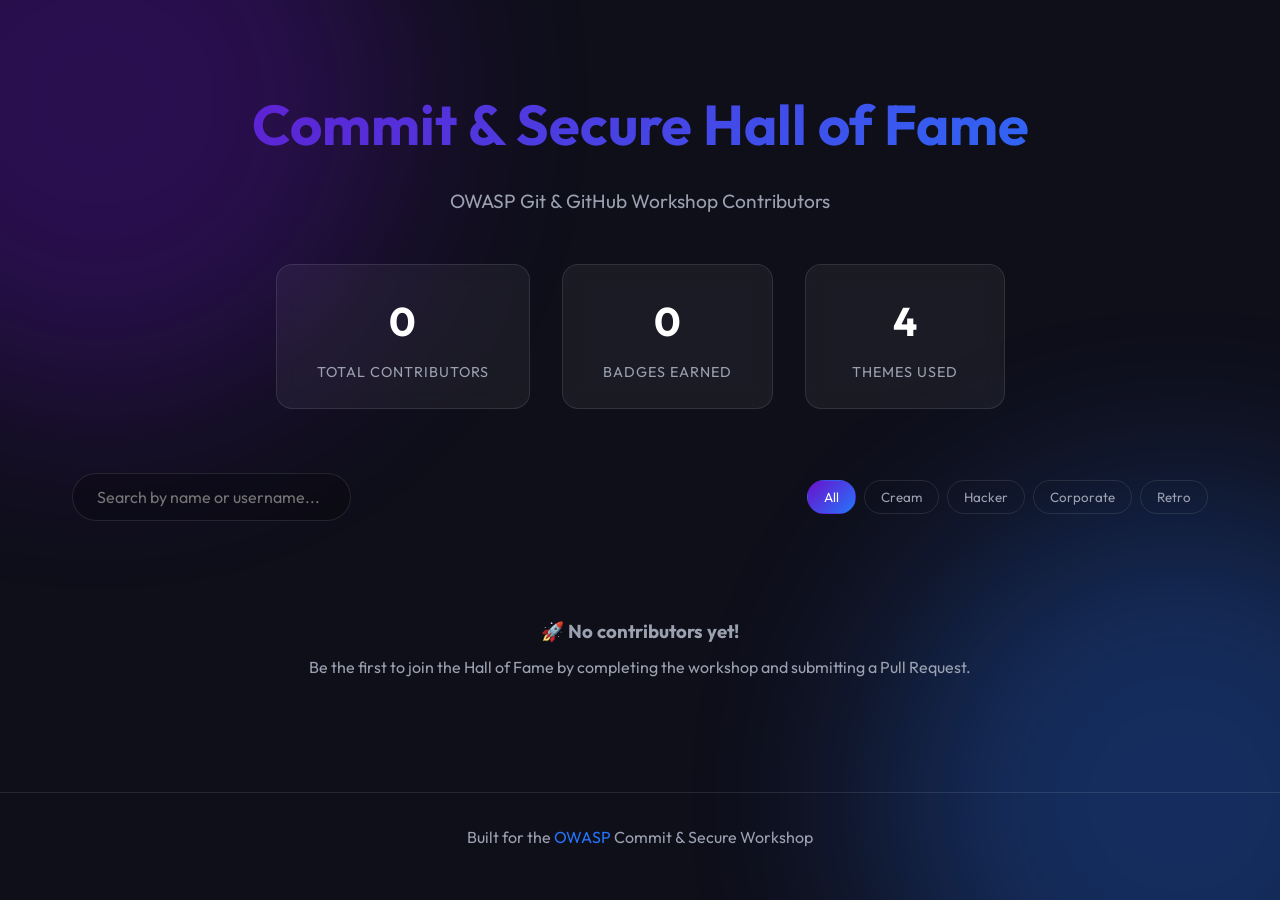
==== hall-of-fame/index.html @ 66223a7a "feat: Complete Commit & Secure OWASP workshop repository - 4 website templates (cream, hacker, corpo" ====
<!DOCTYPE html>
<html lang="en">
<head>
    <meta charset="UTF-8">
    <meta name="viewport" content="width=device-width, initial-scale=1.0">
    <title>Commit & Secure Hall of Fame</title>
    <link href="https://fonts.googleapis.com/css2?family=Outfit:wght@300;400;600;700&display=swap" rel="stylesheet">
    <link rel="stylesheet" href="style.css">
</head>
<body>
    <div class="background-elements">
        <div class="glow glow-1"></div>
        <div class="glow glow-2"></div>
    </div>

    <header class="header">
        <div class="container">
            <h1>Commit & Secure Hall of Fame</h1>
            <p class="subtitle">OWASP Git & GitHub Workshop Contributors</p>
        </div>
    </header>

    <section class="stats-section">
        <div class="container stats-container">
            <div class="stat-card">
                <h3 class="stat-number" id="stat-contributors">0</h3>
                <p class="stat-label">Total Contributors</p>
            </div>
            <div class="stat-card">
                <h3 class="stat-number" id="stat-badges">0</h3>
                <p class="stat-label">Badges Earned</p>
            </div>
            <div class="stat-card">
                <h3 class="stat-number" id="stat-themes">4</h3>
                <p class="stat-label">Themes Used</p>
            </div>
        </div>
    </section>

    <main class="main-content container">
        <div class="controls">
            <div class="search-bar">
                <input type="text" id="search-input" placeholder="Search by name or username...">
            </div>
            <div class="theme-filters">
                <button class="filter-btn active" data-theme="all">All</button>
                <button class="filter-btn" data-theme="cream">Cream</button>
                <button class="filter-btn" data-theme="hacker">Hacker</button>
                <button class="filter-btn" data-theme="corporate">Corporate</button>
                <button class="filter-btn" data-theme="retro">Retro</button>
            </div>
        </div>

        <div class="grid" id="contributors-grid">
            <!-- Cards will be dynamically inserted here -->
        </div>
    </main>

    <footer class="footer">
        <div class="container">
            <p>Built for the <a href="https://owasp.org" target="_blank">OWASP</a> Commit & Secure Workshop</p>
        </div>
    </footer>

    <script src="script.js"></script>
</body>
</html>
---- hall-of-fame/style.css ----
:root {
    --bg-color: #0f0f1a;
    --text-main: #f0f0f5;
    --text-muted: #9ba1b0;
    --card-bg: rgba(255, 255, 255, 0.05);
    --card-border: rgba(255, 255, 255, 0.1);
    --accent-1: #6a11cb;
    --accent-2: #2575fc;
    --accent-gradient: linear-gradient(135deg, var(--accent-1) 0%, var(--accent-2) 100%);
    
    --theme-cream: #f8f4e6;
    --theme-hacker: #0f0;
    --theme-corporate: #0056b3;
    --theme-retro: #ff00ff;
}

* {
    box-sizing: border-box;
    margin: 0;
    padding: 0;
}

body {
    font-family: 'Outfit', sans-serif;
    background-color: var(--bg-color);
    color: var(--text-main);
    line-height: 1.6;
    min-height: 100vh;
    position: relative;
    overflow-x: hidden;
}

.container {
    max-width: 1200px;
    margin: 0 auto;
    padding: 0 2rem;
}

/* Background Effects */
.background-elements {
    position: fixed;
    top: 0;
    left: 0;
    width: 100%;
    height: 100%;
    z-index: -1;
    overflow: hidden;
}

.glow {
    position: absolute;
    width: 600px;
    height: 600px;
    border-radius: 50%;
    filter: blur(100px);
    opacity: 0.3;
}

.glow-1 {
    top: -200px;
    left: -200px;
    background: var(--accent-1);
    animation: float 15s ease-in-out infinite;
}

.glow-2 {
    bottom: -200px;
    right: -200px;
    background: var(--accent-2);
    animation: float 20s ease-in-out infinite reverse;
}

@keyframes float {
    0% { transform: translate(0, 0); }
    50% { transform: translate(50px, 50px); }
    100% { transform: translate(0, 0); }
}

/* Header */
.header {
    text-align: center;
    padding: 5rem 0 3rem;
}

.header h1 {
    font-size: 3.5rem;
    font-weight: 700;
    background: var(--accent-gradient);
    -webkit-background-clip: text;
    background-clip: text;
    -webkit-text-fill-color: transparent;
    margin-bottom: 1rem;
}

.subtitle {
    font-size: 1.2rem;
    color: var(--text-muted);
}

/* Stats */
.stats-section {
    margin-bottom: 4rem;
}

.stats-container {
    display: flex;
    justify-content: center;
    gap: 2rem;
    flex-wrap: wrap;
}

.stat-card {
    background: var(--card-bg);
    border: 1px solid var(--card-border);
    backdrop-filter: blur(10px);
    -webkit-backdrop-filter: blur(10px);
    border-radius: 1rem;
    padding: 1.5rem 2.5rem;
    text-align: center;
    min-width: 200px;
    transition: transform 0.3s ease;
}

.stat-card:hover {
    transform: translateY(-5px);
}

.stat-number {
    font-size: 2.5rem;
    font-weight: 700;
    color: #fff;
    margin-bottom: 0.5rem;
}

.stat-label {
    color: var(--text-muted);
    font-size: 0.9rem;
    text-transform: uppercase;
    letter-spacing: 1px;
}

/* Controls */
.controls {
    display: flex;
    flex-direction: column;
    gap: 1.5rem;
    margin-bottom: 3rem;
    align-items: center;
}

@media (min-width: 768px) {
    .controls {
        flex-direction: row;
        justify-content: space-between;
    }
}

.search-bar input {
    width: 100%;
    max-width: 400px;
    padding: 0.8rem 1.5rem;
    border-radius: 2rem;
    border: 1px solid var(--card-border);
    background: rgba(0, 0, 0, 0.2);
    color: #fff;
    font-family: inherit;
    font-size: 1rem;
    outline: none;
    transition: all 0.3s ease;
}

.search-bar input:focus {
    border-color: var(--accent-2);
    box-shadow: 0 0 15px rgba(37, 117, 252, 0.3);
}

.theme-filters {
    display: flex;
    gap: 0.5rem;
    flex-wrap: wrap;
    justify-content: center;
}

.filter-btn {
    background: transparent;
    border: 1px solid var(--card-border);
    color: var(--text-muted);
    padding: 0.5rem 1rem;
    border-radius: 2rem;
    cursor: pointer;
    font-family: inherit;
    transition: all 0.3s ease;
}

.filter-btn:hover {
    background: rgba(255, 255, 255, 0.1);
    color: #fff;
}

.filter-btn.active {
    background: var(--accent-gradient);
    border-color: transparent;
    color: #fff;
}

/* Grid & Cards */
.grid {
    display: grid;
    grid-template-columns: repeat(auto-fill, minmax(280px, 1fr));
    gap: 2rem;
    margin-bottom: 4rem;
}

.card {
    background: var(--card-bg);
    border: 1px solid var(--card-border);
    backdrop-filter: blur(10px);
    -webkit-backdrop-filter: blur(10px);
    border-radius: 1rem;
    padding: 2rem;
    transition: all 0.4s ease;
    opacity: 0;
    transform: translateY(30px);
    position: relative;
    overflow: hidden;
}

.card.visible {
    opacity: 1;
    transform: translateY(0);
}

.card:hover {
    transform: translateY(-10px);
    box-shadow: 0 15px 30px rgba(0, 0, 0, 0.3);
    border-color: rgba(255, 255, 255, 0.2);
}

.card::before {
    content: '';
    position: absolute;
    top: 0;
    left: 0;
    width: 100%;
    height: 4px;
    background: var(--accent-gradient);
    opacity: 0;
    transition: opacity 0.3s ease;
}

.card:hover::before {
    opacity: 1;
}

.card-header {
    display: flex;
    justify-content: space-between;
    align-items: flex-start;
    margin-bottom: 1.5rem;
}

.card-title h3 {
    font-size: 1.4rem;
    font-weight: 600;
    margin-bottom: 0.2rem;
}

.card-title a {
    color: var(--text-muted);
    text-decoration: none;
    font-size: 0.9rem;
    transition: color 0.2s;
}

.card-title a:hover {
    color: var(--accent-2);
}

.badge {
    background: rgba(0, 255, 0, 0.1);
    color: #0f0;
    padding: 0.3rem 0.6rem;
    border-radius: 1rem;
    font-size: 0.75rem;
    font-weight: 600;
    display: inline-flex;
    align-items: center;
    gap: 0.3rem;
}

.badge.incomplete {
    background: rgba(255, 255, 255, 0.1);
    color: var(--text-muted);
}

.theme-tag {
    display: inline-block;
    padding: 0.3rem 0.8rem;
    border-radius: 1rem;
    font-size: 0.8rem;
    text-transform: capitalize;
    margin-bottom: 1.5rem;
    border: 1px solid rgba(255,255,255,0.1);
}

.theme-tag.cream { border-color: var(--theme-cream); color: var(--theme-cream); }
.theme-tag.hacker { border-color: var(--theme-hacker); color: var(--theme-hacker); }
.theme-tag.corporate { border-color: var(--theme-corporate); color: var(--theme-corporate); }
.theme-tag.retro { border-color: var(--theme-retro); color: var(--theme-retro); }

.card-footer {
    display: flex;
}

.btn {
    display: inline-block;
    width: 100%;
    text-align: center;
    padding: 0.8rem;
    background: rgba(255, 255, 255, 0.05);
    color: #fff;
    text-decoration: none;
    border-radius: 0.5rem;
    transition: all 0.3s ease;
    border: 1px solid var(--card-border);
}

.btn:hover {
    background: var(--accent-gradient);
    border-color: transparent;
    box-shadow: 0 5px 15px rgba(106, 17, 203, 0.3);
}

/* Footer */
.footer {
    text-align: center;
    padding: 2rem 0;
    border-top: 1px solid var(--card-border);
    margin-top: auto;
}

.footer p {
    color: var(--text-muted);
}

.footer a {
    color: var(--accent-2);
    text-decoration: none;
}

.footer a:hover {
    text-decoration: underline;
}

/* Animations */
@keyframes fadeIn {
    from { opacity: 0; }
    to { opacity: 1; }
}
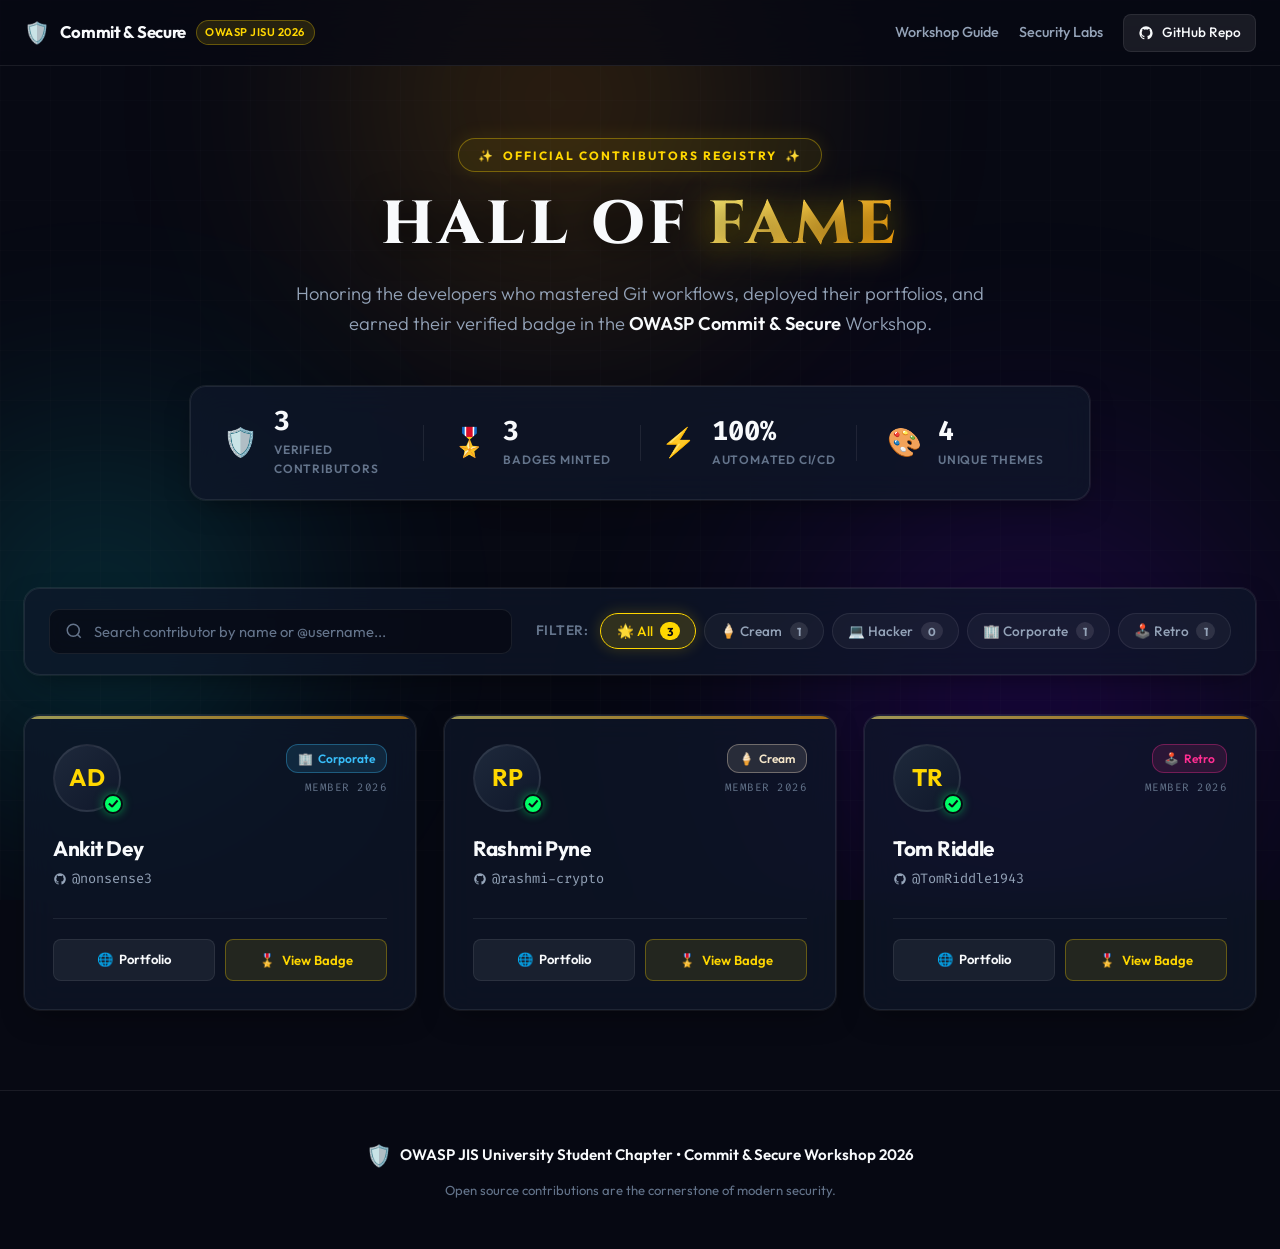
==== commit 467f22d5: "feat(hall-of-fame): redesign grand Hall of Fame with luxury dark theme and badge modal - Ambient lig" ====
--- a/hall-of-fame/index.html
+++ b/hall-of-fame/index.html
@@ -3,62 +3,176 @@
 <head>
     <meta charset="UTF-8">
     <meta name="viewport" content="width=device-width, initial-scale=1.0">
-    <title>Commit & Secure Hall of Fame</title>
-    <link href="https://fonts.googleapis.com/css2?family=Outfit:wght@300;400;600;700&display=swap" rel="stylesheet">
+    <title>🏆 Hall of Fame | Commit & Secure — OWASP Workshop</title>
+    <!-- Favicon -->
+    <link rel="icon" href="data:image/svg+xml,<svg xmlns=%22http://www.w3.org/2000/svg%22 viewBox=%220 0 100 100%22><text y=%22.9em%22 font-size=%2290%22>🏆</text></svg>">
+    <!-- Google Fonts -->
+    <link rel="preconnect" href="https://fonts.googleapis.com">
+    <link rel="preconnect" href="https://fonts.gstatic.com" crossorigin>
+    <link href="https://fonts.googleapis.com/css2?family=Cinzel:wght@700;800&family=Outfit:wght@300;400;500;600;700&family=Fira+Code:wght@400;500&display=swap" rel="stylesheet">
     <link rel="stylesheet" href="style.css">
 </head>
 <body>
-    <div class="background-elements">
-        <div class="glow glow-1"></div>
-        <div class="glow glow-2"></div>
+    <!-- Ambient Lighting Effects -->
+    <div class="ambient-canvas">
+        <div class="light-orb orb-gold"></div>
+        <div class="light-orb orb-purple"></div>
+        <div class="light-orb orb-cyan"></div>
+        <div class="grid-overlay"></div>
     </div>
 
-    <header class="header">
-        <div class="container">
-            <h1>Commit & Secure Hall of Fame</h1>
-            <p class="subtitle">OWASP Git & GitHub Workshop Contributors</p>
+    <!-- Top Navigation -->
+    <nav class="top-nav">
+        <div class="nav-wrapper">
+            <a href="../" class="nav-brand">
+                <span class="shield-emblem">🛡️</span>
+                <span class="nav-title">Commit & Secure</span>
+                <span class="nav-badge">OWASP JISU 2026</span>
+            </a>
+            <div class="nav-links">
+                <a href="../#quick-start" class="nav-link">Workshop Guide</a>
+                <a href="../security-demo/" class="nav-link">Security Labs</a>
+                <a href="https://github.com/arceuzvx/owasp-jisu-commit-and-secure-workshop-2026" target="_blank" rel="noopener noreferrer" class="btn-github">
+                    <svg viewBox="0 0 24 24" width="16" height="16" fill="currentColor"><path d="M12 2A10 10 0 0 0 2 12c0 4.42 2.87 8.17 6.84 9.5.5.08.66-.23.66-.5v-1.69c-2.77.6-3.36-1.34-3.36-1.34-.46-1.16-1.11-1.47-1.11-1.47-.91-.62.07-.6.07-.6 1 .07 1.53 1.03 1.53 1.03.87 1.52 2.34 1.07 2.91.83.1-.65.35-1.09.63-1.34-2.22-.25-4.55-1.11-4.55-4.92 0-1.11.38-2 1.03-2.71-.1-.25-.45-1.29.1-2.64 0 0 .84-.27 2.75 1.02.79-.22 1.65-.33 2.5-.33.85 0 1.71.11 2.5.33 1.91-1.29 2.75-1.02 2.75-1.02.55 1.35.2 2.39.1 2.64.65.71 1.03 1.6 1.03 2.71 0 3.82-2.34 4.66-4.57 4.91.36.31.69.92.69 1.85V21c0 .27.16.59.67.5C19.14 20.16 22 16.42 22 12A10 10 0 0 0 12 2z"/></svg>
+                    GitHub Repo
+                </a>
+            </div>
+        </div>
+    </nav>
+
+    <!-- Hero Section -->
+    <header class="hero-section">
+        <div class="hero-content">
+            <div class="hall-badge-wrapper">
+                <div class="hall-badge">
+                    <span class="trophy-sparkle">✨</span>
+                    <span>OFFICIAL CONTRIBUTORS REGISTRY</span>
+                    <span class="trophy-sparkle">✨</span>
+                </div>
+            </div>
+            <h1 class="hero-title">
+                HALL OF <span class="gold-gradient">FAME</span>
+            </h1>
+            <p class="hero-subtitle">
+                Honoring the developers who mastered Git workflows, deployed their portfolios, and earned their verified badge in the <strong>OWASP Commit & Secure</strong> Workshop.
+            </p>
+        </div>
+
+        <!-- Live Workshop Metrics -->
+        <div class="stats-ribbon">
+            <div class="stat-pill">
+                <div class="stat-icon">🛡️</div>
+                <div class="stat-info">
+                    <span class="stat-value" id="stat-contributors">0</span>
+                    <span class="stat-name">Verified Contributors</span>
+                </div>
+            </div>
+            <div class="stat-divider"></div>
+            <div class="stat-pill">
+                <div class="stat-icon">🎖️</div>
+                <div class="stat-info">
+                    <span class="stat-value" id="stat-badges">0</span>
+                    <span class="stat-name">Badges Minted</span>
+                </div>
+            </div>
+            <div class="stat-divider"></div>
+            <div class="stat-pill">
+                <div class="stat-icon">⚡</div>
+                <div class="stat-info">
+                    <span class="stat-value">100%</span>
+                    <span class="stat-name">Automated CI/CD</span>
+                </div>
+            </div>
+            <div class="stat-divider"></div>
+            <div class="stat-pill">
+                <div class="stat-icon">🎨</div>
+                <div class="stat-info">
+                    <span class="stat-value" id="stat-themes">4</span>
+                    <span class="stat-name">Unique Themes</span>
+                </div>
+            </div>
         </div>
     </header>
 
-    <section class="stats-section">
-        <div class="container stats-container">
-            <div class="stat-card">
-                <h3 class="stat-number" id="stat-contributors">0</h3>
-                <p class="stat-label">Total Contributors</p>
+    <!-- Main Content Area -->
+    <main class="main-container">
+        <!-- Search and Filter Controls -->
+        <div class="controls-card">
+            <div class="search-box">
+                <svg class="search-icon" viewBox="0 0 24 24" width="18" height="18" fill="none" stroke="currentColor" stroke-width="2"><circle cx="11" cy="11" r="8"></circle><line x1="21" y1="21" x2="16.65" y2="16.65"></line></svg>
+                <input type="text" id="search-input" placeholder="Search contributor by name or @username..." autocomplete="off">
+                <button id="clear-search" class="clear-btn hidden" title="Clear search">&times;</button>
             </div>
-            <div class="stat-card">
-                <h3 class="stat-number" id="stat-badges">0</h3>
-                <p class="stat-label">Badges Earned</p>
-            </div>
-            <div class="stat-card">
-                <h3 class="stat-number" id="stat-themes">4</h3>
-                <p class="stat-label">Themes Used</p>
-            </div>
-        </div>
-    </section>
 
-    <main class="main-content container">
-        <div class="controls">
-            <div class="search-bar">
-                <input type="text" id="search-input" placeholder="Search by name or username...">
-            </div>
-            <div class="theme-filters">
-                <button class="filter-btn active" data-theme="all">All</button>
-                <button class="filter-btn" data-theme="cream">Cream</button>
-                <button class="filter-btn" data-theme="hacker">Hacker</button>
-                <button class="filter-btn" data-theme="corporate">Corporate</button>
-                <button class="filter-btn" data-theme="retro">Retro</button>
+            <div class="theme-pills-wrapper">
+                <span class="filter-label">Filter:</span>
+                <div class="theme-pills">
+                    <button class="filter-btn active" data-theme="all">
+                        <span>🌟 All</span>
+                        <span class="filter-count" id="count-all">0</span>
+                    </button>
+                    <button class="filter-btn" data-theme="cream">
+                        <span>🍦 Cream</span>
+                        <span class="filter-count" id="count-cream">0</span>
+                    </button>
+                    <button class="filter-btn" data-theme="hacker">
+                        <span>💻 Hacker</span>
+                        <span class="filter-count" id="count-hacker">0</span>
+                    </button>
+                    <button class="filter-btn" data-theme="corporate">
+                        <span>🏢 Corporate</span>
+                        <span class="filter-count" id="count-corporate">0</span>
+                    </button>
+                    <button class="filter-btn" data-theme="retro">
+                        <span>🕹️ Retro</span>
+                        <span class="filter-count" id="count-retro">0</span>
+                    </button>
+                </div>
             </div>
         </div>
 
-        <div class="grid" id="contributors-grid">
-            <!-- Cards will be dynamically inserted here -->
+        <!-- Dynamic Contributor Cards Grid -->
+        <div class="contributors-grid" id="contributors-grid">
+            <!-- Populated dynamically by script.js -->
         </div>
     </main>
 
-    <footer class="footer">
-        <div class="container">
-            <p>Built for the <a href="https://owasp.org" target="_blank">OWASP</a> Commit & Secure Workshop</p>
+    <!-- Badge Preview Modal -->
+    <div id="badge-modal" class="modal-backdrop hidden">
+        <div class="modal-card">
+            <div class="modal-header">
+                <div class="modal-title-group">
+                    <span class="modal-icon">🎖️</span>
+                    <h3 id="modal-contributor-name">Contributor Badge</h3>
+                </div>
+                <button id="modal-close-btn" class="modal-close" title="Close modal">&times;</button>
+            </div>
+            <div class="modal-body">
+                <div class="modal-badge-preview" id="modal-badge-container">
+                    <img id="modal-badge-img" src="" alt="Badge Preview" />
+                </div>
+                
+                <div class="modal-copy-section">
+                    <label class="copy-label">Embed this badge in your GitHub README:</label>
+                    <div class="copy-box">
+                        <input type="text" id="modal-embed-code" readonly>
+                        <button id="modal-copy-btn" class="copy-btn">
+                            <span id="copy-btn-text">📋 Copy Markdown</span>
+                        </button>
+                    </div>
+                </div>
+            </div>
+        </div>
+    </div>
+
+    <!-- Footer -->
+    <footer class="hall-footer">
+        <div class="footer-wrapper">
+            <div class="footer-brand">
+                <span class="shield-emblem">🛡️</span>
+                <span>OWASP JIS University Student Chapter &bull; Commit & Secure Workshop 2026</span>
+            </div>
+            <p class="footer-tagline">Open source contributions are the cornerstone of modern security.</p>
         </div>
     </footer>
 
--- a/hall-of-fame/style.css
+++ b/hall-of-fame/style.css
@@ -1,359 +1,955 @@
+/* ==========================================================================
+   Commit & Secure — Grand Hall of Fame Theme
+   OWASP JIS University Workshop 2026
+   ========================================================================== */
+
 :root {
-    --bg-color: #0f0f1a;
-    --text-main: #f0f0f5;
-    --text-muted: #9ba1b0;
-    --card-bg: rgba(255, 255, 255, 0.05);
-    --card-border: rgba(255, 255, 255, 0.1);
-    --accent-1: #6a11cb;
-    --accent-2: #2575fc;
-    --accent-gradient: linear-gradient(135deg, var(--accent-1) 0%, var(--accent-2) 100%);
+    --bg-dark: #070913;
+    --bg-surface: rgba(15, 23, 42, 0.7);
+    --bg-surface-hover: rgba(22, 33, 62, 0.85);
+    --border-subtle: rgba(255, 255, 255, 0.08);
+    --border-highlight: rgba(255, 215, 0, 0.3);
     
-    --theme-cream: #f8f4e6;
-    --theme-hacker: #0f0;
-    --theme-corporate: #0056b3;
-    --theme-retro: #ff00ff;
+    --gold-primary: #FFD700;
+    --gold-gradient: linear-gradient(135deg, #FFF176 0%, #FFD54F 35%, #FFA000 100%);
+    --gold-glow: rgba(255, 215, 0, 0.25);
+    
+    --cyber-cyan: #00F0FF;
+    --cyber-purple: #7000FF;
+    --neon-green: #00FF66;
+    
+    --text-primary: #F8FAFC;
+    --text-secondary: #94A3B8;
+    --text-muted: #64748B;
+    
+    --theme-cream: #F5E6CA;
+    --theme-hacker: #00FF66;
+    --theme-corporate: #38BDF8;
+    --theme-retro: #FF2E92;
+    
+    --font-heading: 'Cinzel', serif;
+    --font-sans: 'Outfit', -apple-system, BlinkMacSystemFont, 'Segoe UI', sans-serif;
+    --font-mono: 'Fira Code', monospace;
+    
+    --card-shadow: 0 10px 30px -10px rgba(0, 0, 0, 0.5), 0 0 0 1px var(--border-subtle);
+    --card-hover-shadow: 0 20px 40px -15px rgba(0, 0, 0, 0.7), 0 0 25px rgba(255, 215, 0, 0.15), 0 0 0 1px rgba(255, 215, 0, 0.35);
 }
 
 * {
-    box-sizing: border-box;
     margin: 0;
     padding: 0;
+    box-sizing: border-box;
 }
 
 body {
-    font-family: 'Outfit', sans-serif;
-    background-color: var(--bg-color);
-    color: var(--text-main);
+    background-color: var(--bg-dark);
+    font-family: var(--font-sans);
+    color: var(--text-primary);
+    min-height: 100vh;
+    overflow-x: hidden;
+    position: relative;
     line-height: 1.6;
-    min-height: 100vh;
-    position: relative;
-    overflow-x: hidden;
-}
-
-.container {
-    max-width: 1200px;
-    margin: 0 auto;
-    padding: 0 2rem;
-}
-
-/* Background Effects */
-.background-elements {
+}
+
+/* ---- Ambient Lighting & Mesh Backdrop ---- */
+.ambient-canvas {
     position: fixed;
-    top: 0;
-    left: 0;
-    width: 100%;
-    height: 100%;
-    z-index: -1;
+    inset: 0;
+    pointer-events: none;
+    z-index: 0;
     overflow: hidden;
 }
 
-.glow {
+.light-orb {
     position: absolute;
+    border-radius: 50%;
+    filter: blur(120px);
+    opacity: 0.25;
+    animation: drift 24s infinite alternate ease-in-out;
+}
+
+.orb-gold {
     width: 600px;
     height: 600px;
-    border-radius: 50%;
-    filter: blur(100px);
-    opacity: 0.3;
-}
-
-.glow-1 {
+    background: radial-gradient(circle, #FFA000 0%, rgba(255, 160, 0, 0) 70%);
     top: -200px;
-    left: -200px;
-    background: var(--accent-1);
-    animation: float 15s ease-in-out infinite;
-}
-
-.glow-2 {
-    bottom: -200px;
-    right: -200px;
-    background: var(--accent-2);
-    animation: float 20s ease-in-out infinite reverse;
-}
-
-@keyframes float {
-    0% { transform: translate(0, 0); }
-    50% { transform: translate(50px, 50px); }
-    100% { transform: translate(0, 0); }
-}
-
-/* Header */
-.header {
+    left: 20%;
+}
+
+.orb-purple {
+    width: 700px;
+    height: 700px;
+    background: radial-gradient(circle, #7000FF 0%, rgba(112, 0, 255, 0) 70%);
+    bottom: -150px;
+    right: -100px;
+    animation-delay: -8s;
+}
+
+.orb-cyan {
+    width: 500px;
+    height: 500px;
+    background: radial-gradient(circle, #00F0FF 0%, rgba(0, 240, 255, 0) 70%);
+    top: 40%;
+    left: -150px;
+    animation-delay: -16s;
+}
+
+.grid-overlay {
+    position: absolute;
+    inset: 0;
+    background-image: linear-gradient(rgba(255, 255, 255, 0.02) 1px, transparent 1px),
+                      linear-gradient(90deg, rgba(255, 255, 255, 0.02) 1px, transparent 1px);
+    background-size: 50px 50px;
+    opacity: 0.6;
+}
+
+@keyframes drift {
+    0% { transform: translate(0, 0) scale(1); }
+    50% { transform: translate(60px, 40px) scale(1.1); }
+    100% { transform: translate(-40px, 80px) scale(0.95); }
+}
+
+/* ---- Top Navigation ---- */
+.top-nav {
+    position: sticky;
+    top: 0;
+    z-index: 100;
+    backdrop-filter: blur(20px);
+    -webkit-backdrop-filter: blur(20px);
+    background: rgba(7, 9, 19, 0.75);
+    border-bottom: 1px solid var(--border-subtle);
+    padding: 0.85rem 1.5rem;
+}
+
+.nav-wrapper {
+    max-width: 1300px;
+    margin: 0 auto;
+    display: flex;
+    justify-content: space-between;
+    align-items: center;
+}
+
+.nav-brand {
+    display: flex;
+    align-items: center;
+    gap: 0.6rem;
+    text-decoration: none;
+    color: var(--text-primary);
+}
+
+.shield-emblem {
+    font-size: 1.3rem;
+}
+
+.nav-title {
+    font-weight: 700;
+    font-size: 1.05rem;
+    letter-spacing: -0.3px;
+}
+
+.nav-badge {
+    background: rgba(255, 215, 0, 0.12);
+    border: 1px solid rgba(255, 215, 0, 0.3);
+    color: var(--gold-primary);
+    font-size: 0.7rem;
+    font-weight: 600;
+    padding: 0.15rem 0.55rem;
+    border-radius: 20px;
+    letter-spacing: 0.5px;
+}
+
+.nav-links {
+    display: flex;
+    align-items: center;
+    gap: 1.25rem;
+}
+
+.nav-link {
+    color: var(--text-secondary);
+    text-decoration: none;
+    font-size: 0.9rem;
+    font-weight: 500;
+    transition: color 0.2s ease;
+}
+
+.nav-link:hover {
+    color: var(--text-primary);
+}
+
+.btn-github {
+    display: inline-flex;
+    align-items: center;
+    gap: 0.45rem;
+    background: rgba(255, 255, 255, 0.08);
+    border: 1px solid var(--border-subtle);
+    color: var(--text-primary);
+    padding: 0.45rem 0.9rem;
+    border-radius: 8px;
+    font-size: 0.85rem;
+    font-weight: 500;
+    text-decoration: none;
+    transition: all 0.2s ease;
+}
+
+.btn-github:hover {
+    background: rgba(255, 255, 255, 0.15);
+    border-color: rgba(255, 255, 255, 0.2);
+}
+
+/* ---- Hero Section ---- */
+.hero-section {
+    position: relative;
+    z-index: 1;
     text-align: center;
-    padding: 5rem 0 3rem;
-}
-
-.header h1 {
-    font-size: 3.5rem;
+    padding: 4.5rem 1.5rem 2.5rem;
+    max-width: 1000px;
+    margin: 0 auto;
+}
+
+.hall-badge-wrapper {
+    display: inline-block;
+    margin-bottom: 1.25rem;
+}
+
+.hall-badge {
+    display: inline-flex;
+    align-items: center;
+    gap: 0.5rem;
+    background: rgba(255, 215, 0, 0.08);
+    border: 1px solid rgba(255, 215, 0, 0.35);
+    color: var(--gold-primary);
+    font-size: 0.75rem;
     font-weight: 700;
-    background: var(--accent-gradient);
+    letter-spacing: 2px;
+    padding: 0.4rem 1.2rem;
+    border-radius: 30px;
+    box-shadow: 0 0 20px rgba(255, 215, 0, 0.1);
+}
+
+.hero-title {
+    font-family: var(--font-heading);
+    font-size: 3.8rem;
+    font-weight: 800;
+    letter-spacing: 4px;
+    line-height: 1.1;
+    margin-bottom: 1.25rem;
+    text-shadow: 0 4px 30px rgba(0, 0, 0, 0.7);
+}
+
+.gold-gradient {
+    background: var(--gold-gradient);
     -webkit-background-clip: text;
-    background-clip: text;
     -webkit-text-fill-color: transparent;
-    margin-bottom: 1rem;
-}
-
-.subtitle {
-    font-size: 1.2rem;
+    display: inline-block;
+    filter: drop-shadow(0 2px 15px rgba(255, 215, 0, 0.4));
+}
+
+.hero-subtitle {
+    color: var(--text-secondary);
+    font-size: 1.15rem;
+    max-width: 720px;
+    margin: 0 auto;
+    font-weight: 300;
+}
+
+.hero-subtitle strong {
+    color: var(--text-primary);
+    font-weight: 600;
+}
+
+/* Live Metrics Ribbon */
+.stats-ribbon {
+    display: flex;
+    justify-content: center;
+    align-items: center;
+    background: rgba(15, 23, 42, 0.75);
+    border: 1px solid var(--border-subtle);
+    backdrop-filter: blur(16px);
+    -webkit-backdrop-filter: blur(16px);
+    border-radius: 16px;
+    padding: 1.25rem 2rem;
+    margin: 3rem auto 0;
+    max-width: 900px;
+    box-shadow: var(--card-shadow);
+}
+
+.stat-pill {
+    display: flex;
+    align-items: center;
+    gap: 1rem;
+    flex: 1;
+    justify-content: center;
+}
+
+.stat-icon {
+    font-size: 1.75rem;
+}
+
+.stat-info {
+    display: flex;
+    flex-direction: column;
+    text-align: left;
+}
+
+.stat-value {
+    font-family: var(--font-mono);
+    font-size: 1.7rem;
+    font-weight: 700;
+    color: var(--text-primary);
+    line-height: 1.1;
+}
+
+.stat-name {
+    font-size: 0.75rem;
     color: var(--text-muted);
-}
-
-/* Stats */
-.stats-section {
-    margin-bottom: 4rem;
-}
-
-.stats-container {
-    display: flex;
-    justify-content: center;
-    gap: 2rem;
+    text-transform: uppercase;
+    letter-spacing: 0.8px;
+    font-weight: 600;
+    margin-top: 0.2rem;
+}
+
+.stat-divider {
+    width: 1px;
+    height: 36px;
+    background: var(--border-subtle);
+    margin: 0 1rem;
+}
+
+/* ---- Controls Card ---- */
+.main-container {
+    position: relative;
+    z-index: 1;
+    max-width: 1300px;
+    margin: 3rem auto 5rem;
+    padding: 0 1.5rem;
+}
+
+.controls-card {
+    background: var(--bg-surface);
+    border: 1px solid var(--border-subtle);
+    backdrop-filter: blur(16px);
+    -webkit-backdrop-filter: blur(16px);
+    border-radius: 16px;
+    padding: 1.25rem 1.5rem;
+    margin-bottom: 2.5rem;
+    display: flex;
+    justify-content: space-between;
+    align-items: center;
+    gap: 1.5rem;
     flex-wrap: wrap;
-}
-
-.stat-card {
-    background: var(--card-bg);
-    border: 1px solid var(--card-border);
-    backdrop-filter: blur(10px);
-    -webkit-backdrop-filter: blur(10px);
-    border-radius: 1rem;
-    padding: 1.5rem 2.5rem;
-    text-align: center;
-    min-width: 200px;
-    transition: transform 0.3s ease;
-}
-
-.stat-card:hover {
-    transform: translateY(-5px);
-}
-
-.stat-number {
-    font-size: 2.5rem;
-    font-weight: 700;
-    color: #fff;
-    margin-bottom: 0.5rem;
-}
-
-.stat-label {
+    box-shadow: var(--card-shadow);
+}
+
+.search-box {
+    position: relative;
+    flex: 1;
+    min-width: 280px;
+    max-width: 480px;
+    display: flex;
+    align-items: center;
+}
+
+.search-icon {
+    position: absolute;
+    left: 1rem;
     color: var(--text-muted);
-    font-size: 0.9rem;
+    pointer-events: none;
+}
+
+.search-box input {
+    width: 100%;
+    padding: 0.75rem 2.5rem 0.75rem 2.75rem;
+    background: rgba(7, 9, 19, 0.7);
+    border: 1px solid var(--border-subtle);
+    border-radius: 10px;
+    color: var(--text-primary);
+    font-family: var(--font-sans);
+    font-size: 0.92rem;
+    outline: none;
+    transition: all 0.2s ease;
+}
+
+.search-box input:focus {
+    border-color: var(--gold-primary);
+    box-shadow: 0 0 0 3px rgba(255, 215, 0, 0.15);
+}
+
+.search-box input::placeholder {
+    color: var(--text-muted);
+}
+
+.clear-btn {
+    position: absolute;
+    right: 0.85rem;
+    background: transparent;
+    border: none;
+    color: var(--text-muted);
+    font-size: 1.3rem;
+    cursor: pointer;
+    line-height: 1;
+    padding: 0.2rem;
+}
+
+.clear-btn:hover {
+    color: var(--text-primary);
+}
+
+.clear-btn.hidden {
+    display: none;
+}
+
+.theme-pills-wrapper {
+    display: flex;
+    align-items: center;
+    gap: 0.75rem;
+    flex-wrap: wrap;
+}
+
+.filter-label {
+    font-size: 0.85rem;
+    font-weight: 600;
+    color: var(--text-muted);
     text-transform: uppercase;
-    letter-spacing: 1px;
-}
-
-/* Controls */
-.controls {
-    display: flex;
-    flex-direction: column;
-    gap: 1.5rem;
-    margin-bottom: 3rem;
-    align-items: center;
-}
-
-@media (min-width: 768px) {
-    .controls {
-        flex-direction: row;
-        justify-content: space-between;
-    }
-}
-
-.search-bar input {
-    width: 100%;
-    max-width: 400px;
-    padding: 0.8rem 1.5rem;
-    border-radius: 2rem;
-    border: 1px solid var(--card-border);
-    background: rgba(0, 0, 0, 0.2);
-    color: #fff;
-    font-family: inherit;
-    font-size: 1rem;
-    outline: none;
-    transition: all 0.3s ease;
-}
-
-.search-bar input:focus {
-    border-color: var(--accent-2);
-    box-shadow: 0 0 15px rgba(37, 117, 252, 0.3);
-}
-
-.theme-filters {
+    letter-spacing: 0.5px;
+}
+
+.theme-pills {
     display: flex;
     gap: 0.5rem;
     flex-wrap: wrap;
-    justify-content: center;
 }
 
 .filter-btn {
-    background: transparent;
-    border: 1px solid var(--card-border);
-    color: var(--text-muted);
-    padding: 0.5rem 1rem;
-    border-radius: 2rem;
+    display: inline-flex;
+    align-items: center;
+    gap: 0.45rem;
+    background: rgba(255, 255, 255, 0.04);
+    border: 1px solid var(--border-subtle);
+    color: var(--text-secondary);
+    padding: 0.5rem 0.95rem;
+    border-radius: 20px;
+    font-family: var(--font-sans);
+    font-size: 0.85rem;
+    font-weight: 500;
     cursor: pointer;
-    font-family: inherit;
-    transition: all 0.3s ease;
+    transition: all 0.25s ease;
 }
 
 .filter-btn:hover {
+    background: rgba(255, 255, 255, 0.08);
+    color: var(--text-primary);
+    border-color: rgba(255, 255, 255, 0.18);
+}
+
+.filter-btn.active {
+    background: rgba(255, 215, 0, 0.15);
+    border-color: var(--gold-primary);
+    color: var(--gold-primary);
+    box-shadow: 0 0 15px rgba(255, 215, 0, 0.2);
+}
+
+.filter-count {
     background: rgba(255, 255, 255, 0.1);
-    color: #fff;
-}
-
-.filter-btn.active {
-    background: var(--accent-gradient);
-    border-color: transparent;
-    color: #fff;
-}
-
-/* Grid & Cards */
-.grid {
+    color: inherit;
+    font-size: 0.72rem;
+    font-weight: 700;
+    padding: 0.1rem 0.45rem;
+    border-radius: 10px;
+}
+
+.filter-btn.active .filter-count {
+    background: var(--gold-primary);
+    color: #070913;
+}
+
+/* ---- Contributors Grid & Trophy Cards ---- */
+.contributors-grid {
     display: grid;
-    grid-template-columns: repeat(auto-fill, minmax(280px, 1fr));
-    gap: 2rem;
-    margin-bottom: 4rem;
-}
-
-.card {
-    background: var(--card-bg);
-    border: 1px solid var(--card-border);
-    backdrop-filter: blur(10px);
-    -webkit-backdrop-filter: blur(10px);
-    border-radius: 1rem;
-    padding: 2rem;
-    transition: all 0.4s ease;
-    opacity: 0;
-    transform: translateY(30px);
+    grid-template-columns: repeat(auto-fill, minmax(340px, 1fr));
+    gap: 1.75rem;
+}
+
+.contributor-card {
+    background: var(--bg-surface);
+    border: 1px solid var(--border-subtle);
+    backdrop-filter: blur(16px);
+    -webkit-backdrop-filter: blur(16px);
+    border-radius: 16px;
+    padding: 1.75rem;
     position: relative;
     overflow: hidden;
-}
-
-.card.visible {
+    display: flex;
+    flex-direction: column;
+    justify-content: space-between;
+    transition: all 0.35s cubic-bezier(0.16, 1, 0.3, 1);
+    box-shadow: var(--card-shadow);
+    opacity: 0;
+    transform: translateY(20px);
+}
+
+.contributor-card.visible {
     opacity: 1;
     transform: translateY(0);
 }
 
-.card:hover {
-    transform: translateY(-10px);
-    box-shadow: 0 15px 30px rgba(0, 0, 0, 0.3);
-    border-color: rgba(255, 255, 255, 0.2);
-}
-
-.card::before {
+.contributor-card:hover {
+    transform: translateY(-8px) scale(1.01);
+    background: var(--bg-surface-hover);
+    box-shadow: var(--card-hover-shadow);
+}
+
+/* Top Accent Glow Bar */
+.contributor-card::before {
     content: '';
     position: absolute;
     top: 0;
     left: 0;
-    width: 100%;
+    right: 0;
+    height: 3px;
+    background: var(--gold-gradient);
+    opacity: 0.6;
+    transition: opacity 0.3s ease, height 0.3s ease;
+}
+
+.contributor-card:hover::before {
+    opacity: 1;
     height: 4px;
-    background: var(--accent-gradient);
-    opacity: 0;
-    transition: opacity 0.3s ease;
-}
-
-.card:hover::before {
-    opacity: 1;
-}
-
-.card-header {
+}
+
+/* Card Header: Avatar + Status */
+.card-top-row {
     display: flex;
     justify-content: space-between;
     align-items: flex-start;
-    margin-bottom: 1.5rem;
-}
-
-.card-title h3 {
-    font-size: 1.4rem;
-    font-weight: 600;
-    margin-bottom: 0.2rem;
-}
-
-.card-title a {
-    color: var(--text-muted);
-    text-decoration: none;
-    font-size: 0.9rem;
-    transition: color 0.2s;
-}
-
-.card-title a:hover {
-    color: var(--accent-2);
-}
-
-.badge {
-    background: rgba(0, 255, 0, 0.1);
-    color: #0f0;
-    padding: 0.3rem 0.6rem;
-    border-radius: 1rem;
+    margin-bottom: 1.25rem;
+}
+
+.avatar-container {
+    position: relative;
+}
+
+.contributor-avatar {
+    width: 68px;
+    height: 68px;
+    border-radius: 50%;
+    object-fit: cover;
+    border: 2px solid var(--border-subtle);
+    background: #1e293b;
+    box-shadow: 0 4px 12px rgba(0, 0, 0, 0.4);
+    transition: border-color 0.3s ease, transform 0.3s ease;
+}
+
+.contributor-card:hover .contributor-avatar {
+    border-color: var(--gold-primary);
+    transform: scale(1.05);
+}
+
+.avatar-fallback {
+    width: 68px;
+    height: 68px;
+    border-radius: 50%;
+    background: linear-gradient(135deg, #1e293b 0%, #0f172a 100%);
+    border: 2px solid var(--border-subtle);
+    display: flex;
+    align-items: center;
+    justify-content: center;
+    font-size: 1.5rem;
+    font-weight: 700;
+    color: var(--gold-primary);
+}
+
+.verified-halo {
+    position: absolute;
+    bottom: -2px;
+    right: -2px;
+    background: #00FF66;
+    color: #070913;
+    font-size: 0.75rem;
+    font-weight: 900;
+    width: 20px;
+    height: 20px;
+    border-radius: 50%;
+    display: flex;
+    align-items: center;
+    justify-content: center;
+    border: 2px solid var(--bg-dark);
+    box-shadow: 0 0 10px rgba(0, 255, 102, 0.5);
+}
+
+.card-tags {
+    display: flex;
+    flex-direction: column;
+    align-items: flex-end;
+    gap: 0.4rem;
+}
+
+.theme-badge {
     font-size: 0.75rem;
     font-weight: 600;
+    padding: 0.25rem 0.7rem;
+    border-radius: 12px;
+    text-transform: capitalize;
     display: inline-flex;
     align-items: center;
     gap: 0.3rem;
 }
 
-.badge.incomplete {
-    background: rgba(255, 255, 255, 0.1);
+.theme-badge.cream {
+    background: rgba(245, 230, 202, 0.12);
+    border: 1px solid rgba(245, 230, 202, 0.35);
+    color: var(--theme-cream);
+}
+
+.theme-badge.hacker {
+    background: rgba(0, 255, 102, 0.12);
+    border: 1px solid rgba(0, 255, 102, 0.35);
+    color: var(--theme-hacker);
+}
+
+.theme-badge.corporate {
+    background: rgba(56, 189, 248, 0.12);
+    border: 1px solid rgba(56, 189, 248, 0.35);
+    color: var(--theme-corporate);
+}
+
+.theme-badge.retro {
+    background: rgba(255, 46, 146, 0.12);
+    border: 1px solid rgba(255, 46, 146, 0.35);
+    color: var(--theme-retro);
+}
+
+.owasp-tag {
+    font-size: 0.68rem;
     color: var(--text-muted);
-}
-
-.theme-tag {
-    display: inline-block;
-    padding: 0.3rem 0.8rem;
-    border-radius: 1rem;
+    font-family: var(--font-mono);
+    letter-spacing: 0.5px;
+}
+
+/* Card Body */
+.card-info {
+    margin-bottom: 1.5rem;
+}
+
+.contributor-name {
+    font-size: 1.3rem;
+    font-weight: 700;
+    color: var(--text-primary);
+    margin-bottom: 0.2rem;
+    letter-spacing: -0.3px;
+}
+
+.contributor-github {
+    display: inline-flex;
+    align-items: center;
+    gap: 0.3rem;
+    color: var(--text-secondary);
+    text-decoration: none;
+    font-family: var(--font-mono);
+    font-size: 0.85rem;
+    transition: color 0.2s ease;
+}
+
+.contributor-github:hover {
+    color: var(--gold-primary);
+}
+
+/* Action Buttons */
+.card-actions {
+    display: grid;
+    grid-template-columns: 1fr 1fr;
+    gap: 0.6rem;
+    padding-top: 1.25rem;
+    border-top: 1px solid var(--border-subtle);
+}
+
+.btn-card {
+    display: inline-flex;
+    align-items: center;
+    justify-content: center;
+    gap: 0.4rem;
+    padding: 0.6rem 0.85rem;
+    border-radius: 8px;
+    font-family: var(--font-sans);
+    font-size: 0.82rem;
+    font-weight: 600;
+    text-decoration: none;
+    cursor: pointer;
+    transition: all 0.2s ease;
+    border: 1px solid transparent;
+}
+
+.btn-portfolio {
+    background: rgba(255, 255, 255, 0.06);
+    border-color: var(--border-subtle);
+    color: var(--text-primary);
+}
+
+.btn-portfolio:hover {
+    background: rgba(255, 255, 255, 0.12);
+    border-color: rgba(255, 255, 255, 0.25);
+    color: #fff;
+}
+
+.btn-badge-view {
+    background: rgba(255, 215, 0, 0.1);
+    border-color: rgba(255, 215, 0, 0.3);
+    color: var(--gold-primary);
+}
+
+.btn-badge-view:hover {
+    background: var(--gold-primary);
+    color: #070913;
+    border-color: var(--gold-primary);
+    box-shadow: 0 0 15px rgba(255, 215, 0, 0.35);
+}
+
+/* ---- Empty State ---- */
+.empty-state {
+    grid-column: 1 / -1;
+    text-align: center;
+    padding: 4rem 2rem;
+    background: var(--bg-surface);
+    border: 1px dashed var(--border-subtle);
+    border-radius: 16px;
+}
+
+.empty-icon {
+    font-size: 3rem;
+    margin-bottom: 1rem;
+}
+
+.empty-state h3 {
+    font-size: 1.4rem;
+    margin-bottom: 0.5rem;
+    color: var(--text-primary);
+}
+
+.empty-state p {
+    color: var(--text-muted);
+    max-width: 500px;
+    margin: 0 auto 1.5rem;
+}
+
+.btn-cta {
+    display: inline-flex;
+    align-items: center;
+    gap: 0.5rem;
+    background: var(--gold-gradient);
+    color: #070913;
+    padding: 0.75rem 1.75rem;
+    border-radius: 25px;
+    font-weight: 700;
+    text-decoration: none;
+    box-shadow: 0 4px 15px rgba(255, 215, 0, 0.3);
+    transition: transform 0.2s ease, box-shadow 0.2s ease;
+}
+
+.btn-cta:hover {
+    transform: translateY(-2px);
+    box-shadow: 0 6px 20px rgba(255, 215, 0, 0.45);
+}
+
+/* ---- Badge Preview Modal ---- */
+.modal-backdrop {
+    position: fixed;
+    inset: 0;
+    background: rgba(3, 5, 12, 0.85);
+    backdrop-filter: blur(12px);
+    -webkit-backdrop-filter: blur(12px);
+    z-index: 1000;
+    display: flex;
+    align-items: center;
+    justify-content: center;
+    padding: 1.5rem;
+    opacity: 1;
+    transition: opacity 0.3s ease;
+}
+
+.modal-backdrop.hidden {
+    opacity: 0;
+    pointer-events: none;
+}
+
+.modal-card {
+    background: #0f172a;
+    border: 1px solid rgba(255, 215, 0, 0.3);
+    border-radius: 20px;
+    width: 100%;
+    max-width: 520px;
+    box-shadow: 0 25px 60px -15px rgba(0, 0, 0, 0.9), 0 0 35px rgba(255, 215, 0, 0.2);
+    overflow: hidden;
+    animation: modalPop 0.35s cubic-bezier(0.16, 1, 0.3, 1);
+}
+
+@keyframes modalPop {
+    from { transform: scale(0.92) translateY(20px); opacity: 0; }
+    to { transform: scale(1) translateY(0); opacity: 1; }
+}
+
+.modal-header {
+    padding: 1.25rem 1.5rem;
+    background: rgba(255, 255, 255, 0.03);
+    border-bottom: 1px solid var(--border-subtle);
+    display: flex;
+    justify-content: space-between;
+    align-items: center;
+}
+
+.modal-title-group {
+    display: flex;
+    align-items: center;
+    gap: 0.6rem;
+}
+
+.modal-icon {
+    font-size: 1.3rem;
+}
+
+.modal-header h3 {
+    font-size: 1.15rem;
+    font-weight: 700;
+    color: var(--text-primary);
+}
+
+.modal-close {
+    background: transparent;
+    border: none;
+    color: var(--text-muted);
+    font-size: 1.75rem;
+    line-height: 1;
+    cursor: pointer;
+    padding: 0.2rem;
+    transition: color 0.2s ease;
+}
+
+.modal-close:hover {
+    color: var(--text-primary);
+}
+
+.modal-body {
+    padding: 1.75rem;
+}
+
+.modal-badge-preview {
+    text-align: center;
+    background: #070913;
+    border: 1px solid var(--border-subtle);
+    border-radius: 12px;
+    padding: 1.5rem;
+    margin-bottom: 1.5rem;
+    display: flex;
+    justify-content: center;
+    align-items: center;
+    min-height: 220px;
+}
+
+.modal-badge-preview img {
+    max-width: 100%;
+    max-height: 320px;
+    object-fit: contain;
+    filter: drop-shadow(0 10px 20px rgba(0, 0, 0, 0.5));
+}
+
+.modal-copy-section {
+    display: flex;
+    flex-direction: column;
+    gap: 0.5rem;
+}
+
+.copy-label {
     font-size: 0.8rem;
-    text-transform: capitalize;
-    margin-bottom: 1.5rem;
-    border: 1px solid rgba(255,255,255,0.1);
-}
-
-.theme-tag.cream { border-color: var(--theme-cream); color: var(--theme-cream); }
-.theme-tag.hacker { border-color: var(--theme-hacker); color: var(--theme-hacker); }
-.theme-tag.corporate { border-color: var(--theme-corporate); color: var(--theme-corporate); }
-.theme-tag.retro { border-color: var(--theme-retro); color: var(--theme-retro); }
-
-.card-footer {
-    display: flex;
-}
-
-.btn {
-    display: inline-block;
-    width: 100%;
+    font-weight: 600;
+    color: var(--text-secondary);
+}
+
+.copy-box {
+    display: flex;
+    gap: 0.5rem;
+}
+
+.copy-box input {
+    flex: 1;
+    background: #070913;
+    border: 1px solid var(--border-subtle);
+    border-radius: 8px;
+    padding: 0.6rem 0.85rem;
+    color: var(--text-secondary);
+    font-family: var(--font-mono);
+    font-size: 0.8rem;
+    outline: none;
+}
+
+.copy-btn {
+    background: rgba(255, 215, 0, 0.15);
+    border: 1px solid rgba(255, 215, 0, 0.35);
+    color: var(--gold-primary);
+    padding: 0.6rem 1.1rem;
+    border-radius: 8px;
+    font-family: var(--font-sans);
+    font-size: 0.82rem;
+    font-weight: 600;
+    cursor: pointer;
+    transition: all 0.2s ease;
+    white-space: nowrap;
+}
+
+.copy-btn:hover {
+    background: var(--gold-primary);
+    color: #070913;
+}
+
+.copy-btn.copied {
+    background: var(--neon-green);
+    color: #070913;
+    border-color: var(--neon-green);
+}
+
+/* ---- Footer ---- */
+.hall-footer {
+    position: relative;
+    z-index: 1;
+    border-top: 1px solid var(--border-subtle);
+    background: rgba(7, 9, 19, 0.8);
+    backdrop-filter: blur(16px);
+    padding: 3rem 1.5rem;
     text-align: center;
-    padding: 0.8rem;
-    background: rgba(255, 255, 255, 0.05);
-    color: #fff;
-    text-decoration: none;
-    border-radius: 0.5rem;
-    transition: all 0.3s ease;
-    border: 1px solid var(--card-border);
-}
-
-.btn:hover {
-    background: var(--accent-gradient);
-    border-color: transparent;
-    box-shadow: 0 5px 15px rgba(106, 17, 203, 0.3);
-}
-
-/* Footer */
-.footer {
-    text-align: center;
-    padding: 2rem 0;
-    border-top: 1px solid var(--card-border);
-    margin-top: auto;
-}
-
-.footer p {
+}
+
+.footer-wrapper {
+    max-width: 900px;
+    margin: 0 auto;
+}
+
+.footer-brand {
+    display: flex;
+    align-items: center;
+    justify-content: center;
+    gap: 0.5rem;
+    font-weight: 600;
+    font-size: 0.95rem;
+    color: var(--text-primary);
+    margin-bottom: 0.5rem;
+}
+
+.footer-tagline {
+    font-size: 0.82rem;
     color: var(--text-muted);
 }
 
-.footer a {
-    color: var(--accent-2);
-    text-decoration: none;
-}
-
-.footer a:hover {
-    text-decoration: underline;
-}
-
-/* Animations */
-@keyframes fadeIn {
-    from { opacity: 0; }
-    to { opacity: 1; }
-}
+/* ---- Responsive Adjustments ---- */
+@media (max-width: 860px) {
+    .hero-title { font-size: 2.8rem; letter-spacing: 2px; }
+    .stats-ribbon { flex-direction: column; gap: 1.25rem; padding: 1.5rem; }
+    .stat-divider { width: 100%; height: 1px; margin: 0; }
+    .stat-pill { width: 100%; justify-content: flex-start; }
+    .controls-card { flex-direction: column; align-items: stretch; }
+    .search-box { max-width: 100%; }
+}
+
+@media (max-width: 500px) {
+    .hero-title { font-size: 2.2rem; }
+    .hero-subtitle { font-size: 1rem; }
+    .contributors-grid { grid-template-columns: 1fr; }
+    .card-actions { grid-template-columns: 1fr; }
+    .nav-links { display: none; }
+}
